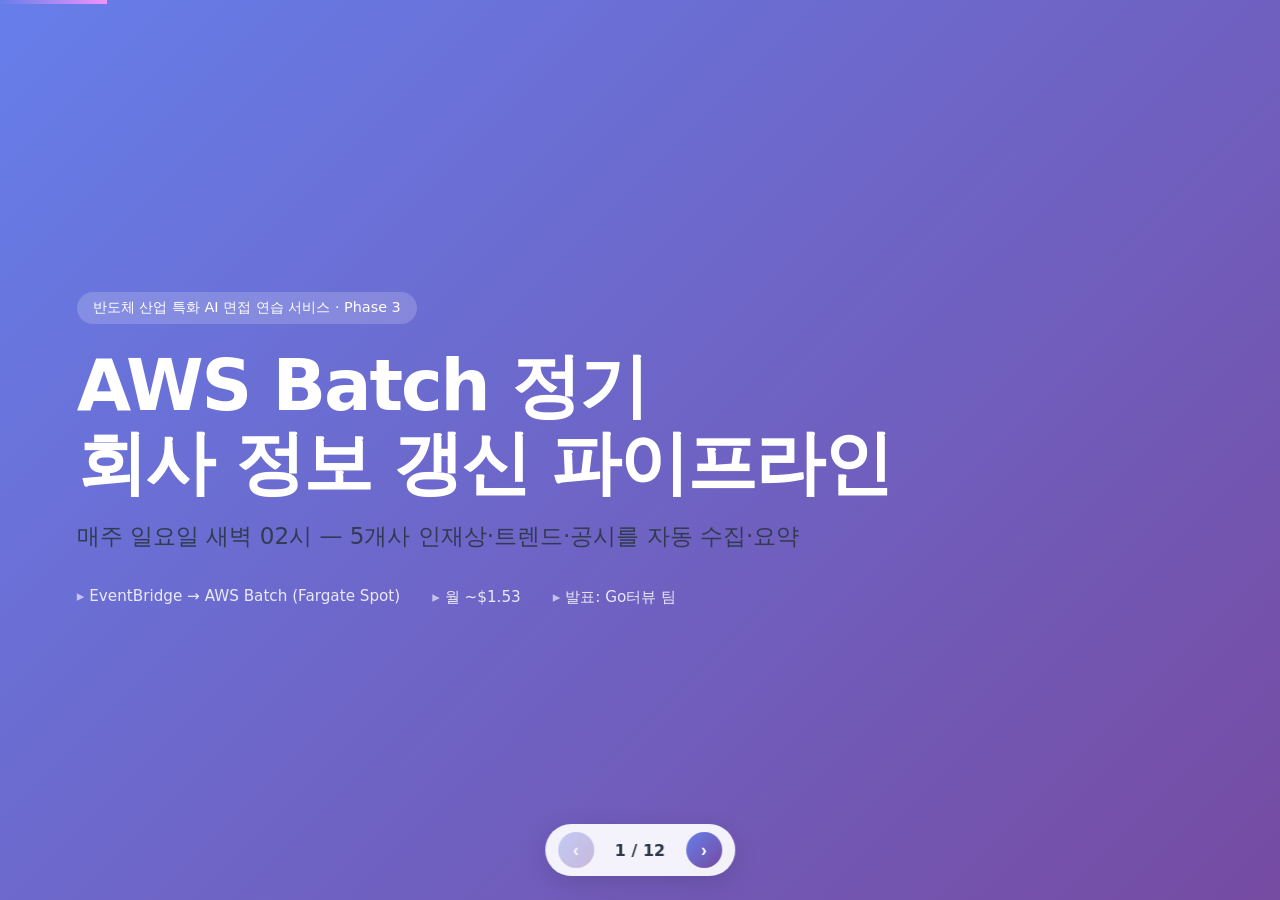
==== docs/aws_batch_presentation.html @ 5076fafe "feat(ui): 회사 인재상 배너(면접 화면 맨 위) + AWS Batch 발표자료 HTML 면접 화면 UX: - render_interview() 시작 부분에 회사 인재상 카드" ====
<!DOCTYPE html>
<html lang="ko">
<head>
<meta charset="UTF-8">
<meta name="viewport" content="width=device-width, initial-scale=1.0">
<title>Go터뷰 — AWS Batch 정기 크롤링 파이프라인</title>
<style>
:root {
  --primary: #667eea;
  --primary-dark: #764ba2;
  --accent: #f093fb;
  --ink: #1a202c;
  --ink-2: #2d3748;
  --muted: #718096;
  --card: #ffffff;
  --bg-soft: #f7f8fc;
  --ok: #38a169;
  --warn: #d69e2e;
}
* { box-sizing: border-box; margin: 0; padding: 0; }
html, body { height: 100%; overflow: hidden; }
body {
  font-family: -apple-system, BlinkMacSystemFont, "Segoe UI", "Noto Sans KR", "Pretendard", system-ui, sans-serif;
  color: var(--ink);
  background: #0f172a;
  -webkit-font-smoothing: antialiased;
}
#deck { position: relative; width: 100vw; height: 100vh; }
.slide {
  position: absolute; inset: 0;
  display: none;
  flex-direction: column;
  justify-content: center;
  padding: 4vh 6vw;
  background: linear-gradient(135deg, #f8f9fc 0%, #ffffff 100%);
  overflow-y: auto;
}
.slide.active { display: flex; }
.slide h1 { font-size: clamp(1.8rem, 4vw, 3rem); font-weight: 800; letter-spacing: -0.03em; }
.slide h2 { font-size: clamp(1.4rem, 2.8vw, 2.2rem); font-weight: 700; margin-bottom: 1.2rem; color: var(--ink-2); }
.slide h3 { font-size: clamp(1.0rem, 1.8vw, 1.4rem); font-weight: 700; color: var(--ink-2); margin-bottom: 0.5rem; }
.slide p, .slide li { font-size: clamp(0.95rem, 1.3vw, 1.15rem); line-height: 1.6; color: var(--ink-2); }
.slide ul { list-style: none; }
.slide ul li { padding-left: 1.4rem; position: relative; margin-bottom: 0.7rem; }
.slide ul li::before {
  content: ""; width: 8px; height: 8px; border-radius: 50%;
  background: linear-gradient(135deg, var(--primary), var(--primary-dark));
  position: absolute; left: 0; top: 0.6rem;
}
code, .mono { font-family: "JetBrains Mono", "SF Mono", Consolas, monospace; font-size: 0.92em; }

/* Hero slide */
.hero {
  background: linear-gradient(135deg, #667eea 0%, #764ba2 100%);
  color: white;
  align-items: flex-start;
  justify-content: center;
}
.hero .badge { display: inline-block; padding: 0.4rem 1rem; background: rgba(255,255,255,0.18); border-radius: 999px; font-size: 0.9rem; margin-bottom: 1.5rem; }
.hero h1 { color: white; font-size: clamp(2.5rem, 5.5vw, 4.5rem); line-height: 1.1; margin-bottom: 1rem; }
.hero .sub { font-size: clamp(1.1rem, 1.8vw, 1.5rem); opacity: 0.92; margin-bottom: 2rem; }
.hero .meta { display: flex; gap: 2rem; font-size: 0.95rem; opacity: 0.85; }
.hero .meta div::before { content: "▸ "; opacity: 0.7; }

/* Layout helpers */
.grid-2 { display: grid; grid-template-columns: 1fr 1fr; gap: 2.5rem; align-items: start; }
.grid-3 { display: grid; grid-template-columns: 1fr 1fr 1fr; gap: 1.5rem; align-items: start; }
.card {
  background: var(--card);
  border: 1px solid #e2e8f0;
  border-radius: 16px;
  padding: 1.5rem 1.8rem;
  box-shadow: 0 4px 12px rgba(102,126,234,0.08);
}
.card-accent { border-left: 4px solid var(--primary); }
.kpi {
  background: linear-gradient(135deg, #667eea, #764ba2);
  color: white;
  border-radius: 16px;
  padding: 1.4rem;
  text-align: center;
}
.kpi .num { font-size: clamp(2rem, 3.5vw, 3rem); font-weight: 800; line-height: 1; }
.kpi .label { opacity: 0.92; margin-top: 0.4rem; font-size: 0.95rem; }
.pill { display: inline-block; padding: 0.25rem 0.7rem; border-radius: 999px; font-size: 0.82rem; font-weight: 600; }
.pill-ok { background: #c6f6d5; color: #22543d; }
.pill-warn { background: #fefcbf; color: #744210; }
.pill-primary { background: #ebf4ff; color: #2c5282; }

/* Arch diagram (SVG container) */
.arch-svg { width: 100%; max-width: 1100px; margin: 1rem auto; display: block; }

/* Table */
table { width: 100%; border-collapse: collapse; margin-top: 0.8rem; }
th, td { padding: 0.7rem 0.9rem; text-align: left; border-bottom: 1px solid #e2e8f0; font-size: 0.95rem; }
th { background: var(--bg-soft); font-weight: 700; color: var(--ink-2); }
tr:last-child td { border-bottom: none; }
td.right { text-align: right; }
.total-row td { font-weight: 800; background: linear-gradient(90deg, rgba(102,126,234,0.05), transparent); }

/* Code block */
pre.code {
  background: #1a202c;
  color: #e2e8f0;
  padding: 1.2rem 1.4rem;
  border-radius: 12px;
  overflow-x: auto;
  font-size: 0.92rem;
  line-height: 1.5;
}
pre.code .cmt { color: #718096; }
pre.code .key { color: #f6ad55; }
pre.code .str { color: #9ae6b4; }

/* Navigation */
.nav {
  position: fixed; bottom: 1.5rem; left: 50%; transform: translateX(-50%);
  display: flex; align-items: center; gap: 0.8rem;
  background: rgba(255,255,255,0.92);
  backdrop-filter: blur(8px);
  border-radius: 999px;
  padding: 0.5rem 0.8rem;
  box-shadow: 0 6px 24px rgba(0,0,0,0.12);
  z-index: 100;
}
.nav button {
  border: none; background: linear-gradient(135deg, var(--primary), var(--primary-dark));
  color: white; width: 36px; height: 36px; border-radius: 50%;
  cursor: pointer; font-size: 1.1rem; font-weight: 700;
  transition: transform 0.15s;
}
.nav button:hover { transform: scale(1.08); }
.nav button:disabled { opacity: 0.35; cursor: not-allowed; }
.nav .counter { font-weight: 700; color: var(--ink-2); padding: 0 0.5rem; min-width: 64px; text-align: center; }
.progress {
  position: fixed; top: 0; left: 0; height: 4px;
  background: linear-gradient(90deg, var(--primary), var(--accent));
  transition: width 0.3s; z-index: 99;
}
.hint {
  position: fixed; bottom: 5rem; left: 50%; transform: translateX(-50%);
  color: var(--muted); font-size: 0.85rem;
  background: rgba(255,255,255,0.7); padding: 0.3rem 0.8rem; border-radius: 999px;
  pointer-events: none;
  opacity: 0; transition: opacity 0.3s;
}
.hint.show { opacity: 1; }

/* Misc */
.muted { color: var(--muted); }
.callout {
  background: linear-gradient(135deg, #ebf4ff 0%, #e9d8fd 100%);
  border-radius: 12px;
  padding: 1rem 1.3rem;
  margin-top: 1rem;
  font-size: 0.95rem;
}
.tag { background: var(--bg-soft); padding: 0.2rem 0.6rem; border-radius: 6px; font-family: monospace; font-size: 0.88em; }
.title-bar {
  display: flex; align-items: center; gap: 0.9rem; margin-bottom: 1.3rem;
}
.title-bar .num-circle {
  width: 44px; height: 44px; border-radius: 50%;
  background: linear-gradient(135deg, var(--primary), var(--primary-dark));
  color: white; display: grid; place-items: center; font-weight: 800; font-size: 1.1rem;
  flex-shrink: 0;
}
</style>
</head>
<body>
<div class="progress" id="progress" style="width: 0%"></div>
<div class="hint" id="hint">← → 화살표로 이동 · F11 풀스크린</div>

<main id="deck">

<!-- 1. 표지 -->
<section class="slide hero active">
  <div class="badge">반도체 산업 특화 AI 면접 연습 서비스 · Phase 3</div>
  <h1>AWS Batch 정기<br>회사 정보 갱신 파이프라인</h1>
  <p class="sub">매주 일요일 새벽 02시 — 5개사 인재상·트렌드·공시를 자동 수집·요약</p>
  <div class="meta">
    <div>EventBridge → AWS Batch (Fargate Spot)</div>
    <div>월 ~$1.53</div>
    <div>발표: Go터뷰 팀</div>
  </div>
</section>

<!-- 2. 문제 -->
<section class="slide">
  <div class="title-bar"><div class="num-circle">1</div><h2>문제: 회사 정보 캐시는 시간을 이기지 못한다</h2></div>
  <div class="grid-2">
    <div>
      <p>Go터뷰는 5개 반도체 기업의 <strong>인재상·주력사업·최근 트렌드</strong>를 AI 면접 프롬프트에 주입해서 회사 맞춤 면접 질문을 만든다.</p>
      <ul style="margin-top: 1.2rem">
        <li>HBM4 양산, EUV 3nm, AI 가속기 마하-1 — <strong>주간 단위로 트렌드가 바뀐다</strong></li>
        <li>채용 페이지 인재상도 시즌마다 개정</li>
        <li>DART 공시는 분기·반기 단위로 업데이트</li>
        <li>매번 손으로 갱신은 비현실적 · 누락 위험</li>
      </ul>
    </div>
    <div>
      <div class="card card-accent">
        <h3>현재 상태 (Phase 1)</h3>
        <p class="muted" style="margin-top: 0.4rem">5개 회사 시드 데이터 <span class="pill pill-warn">수동 작성</span></p>
        <p style="margin-top: 0.9rem">LLM이 학습 컷오프 이후 트렌드를 모르고, 매번 인간이 업데이트해야 함 → 운영 불가</p>
      </div>
      <div class="card card-accent" style="margin-top: 1rem; border-left-color: var(--ok)">
        <h3>목표 (Phase 3)</h3>
        <p class="muted" style="margin-top: 0.4rem">매주 자동 갱신 <span class="pill pill-ok">cron 기반</span></p>
        <p style="margin-top: 0.9rem">서버 운영자 손 안 대고 매주 일요일 새벽 알아서 신선한 데이터로 교체</p>
      </div>
    </div>
  </div>
</section>

<!-- 3. 해결 개요 -->
<section class="slide">
  <div class="title-bar"><div class="num-circle">2</div><h2>해결: 하이브리드 캐시 + 정기 자동 갱신</h2></div>
  <div class="grid-2">
    <div>
      <h3>실시간 트랙</h3>
      <p>면접 요청 → 캐시 hit → 즉시 회사 정보 주입. 캐시 miss는 실시간 검색으로 폴백 (Phase 2).</p>
      <div class="callout">사용자 면접 응답 지연 <strong>+0초</strong> — 캐시에서 바로 꺼냄.</div>
    </div>
    <div>
      <h3>정기 갱신 트랙 (이 발표)</h3>
      <p>매주 일요일 02:00 KST → AWS Batch가 5개 회사 크롤링 → Bedrock으로 요약 → S3 스냅샷 → EC2가 동기화.</p>
      <div class="callout">신선도 1주, 운영자 개입 <strong>0회</strong>.</div>
    </div>
  </div>
  <div class="grid-3" style="margin-top: 2rem">
    <div class="kpi"><div class="num">5</div><div class="label">회사 (MVP) → 20 확장</div></div>
    <div class="kpi"><div class="num">5 분</div><div class="label">1회 실행 시간</div></div>
    <div class="kpi"><div class="num">$1.53/월</div><div class="label">전체 비용</div></div>
  </div>
</section>

<!-- 4. 아키텍처 다이어그램 -->
<section class="slide">
  <div class="title-bar"><div class="num-circle">3</div><h2>전체 아키텍처</h2></div>
  <svg class="arch-svg" viewBox="0 0 1100 460" xmlns="http://www.w3.org/2000/svg">
    <defs>
      <linearGradient id="g1" x1="0" y1="0" x2="1" y2="1">
        <stop offset="0" stop-color="#667eea"/><stop offset="1" stop-color="#764ba2"/>
      </linearGradient>
      <linearGradient id="g2" x1="0" y1="0" x2="1" y2="1">
        <stop offset="0" stop-color="#f093fb"/><stop offset="1" stop-color="#f5576c"/>
      </linearGradient>
      <marker id="arr" viewBox="0 0 10 10" refX="9" refY="5" markerWidth="6" markerHeight="6" orient="auto">
        <path d="M0,0 L10,5 L0,10 z" fill="#667eea"/>
      </marker>
      <filter id="shadow"><feDropShadow dx="0" dy="2" stdDeviation="3" flood-opacity="0.15"/></filter>
    </defs>

    <!-- 박스: EventBridge -->
    <g filter="url(#shadow)">
      <rect x="20" y="50" width="190" height="80" rx="14" fill="url(#g1)"/>
      <text x="115" y="83" text-anchor="middle" fill="white" font-weight="800" font-size="16">EventBridge</text>
      <text x="115" y="106" text-anchor="middle" fill="white" font-size="12" opacity="0.92">cron(0 17 ? * SAT *)</text>
      <text x="115" y="122" text-anchor="middle" fill="white" font-size="12" opacity="0.92">매주 일 02:00 KST</text>
    </g>

    <!-- 화살표 → Batch -->
    <line x1="210" y1="90" x2="280" y2="90" stroke="#667eea" stroke-width="2" marker-end="url(#arr)"/>

    <!-- 박스: Batch Job Queue -->
    <g filter="url(#shadow)">
      <rect x="280" y="50" width="190" height="80" rx="14" fill="white" stroke="#667eea" stroke-width="2"/>
      <text x="375" y="80" text-anchor="middle" fill="#2d3748" font-weight="800" font-size="15">AWS Batch</text>
      <text x="375" y="100" text-anchor="middle" fill="#718096" font-size="12">Job Queue</text>
      <text x="375" y="118" text-anchor="middle" fill="#718096" font-size="12">Fargate Spot</text>
    </g>

    <!-- 화살표 → Container -->
    <line x1="470" y1="90" x2="540" y2="90" stroke="#667eea" stroke-width="2" marker-end="url(#arr)"/>

    <!-- 박스: 크롤러 컨테이너 -->
    <g filter="url(#shadow)">
      <rect x="540" y="20" width="280" height="140" rx="14" fill="white" stroke="#2d3748" stroke-width="2"/>
      <text x="680" y="45" text-anchor="middle" fill="#2d3748" font-weight="800" font-size="15">크롤러 컨테이너 (ECR)</text>
      <text x="680" y="65" text-anchor="middle" fill="#718096" font-size="11">python:3.11-slim · 1vCPU · 2GB</text>
      <line x1="560" y1="78" x2="800" y2="78" stroke="#e2e8f0"/>
      <text x="555" y="98" fill="#2d3748" font-size="12">• 네이버 뉴스 API (최근 7일)</text>
      <text x="555" y="116" fill="#2d3748" font-size="12">• DART OpenAPI (공시)</text>
      <text x="555" y="134" fill="#2d3748" font-size="12">• 채용 페이지 BeautifulSoup</text>
      <text x="555" y="152" fill="#2d3748" font-size="12">• Bedrock Claude로 요약</text>
    </g>

    <!-- 화살표 → S3 -->
    <line x1="820" y1="90" x2="890" y2="90" stroke="#667eea" stroke-width="2" marker-end="url(#arr)"/>

    <!-- S3 -->
    <g filter="url(#shadow)">
      <rect x="890" y="50" width="190" height="80" rx="14" fill="url(#g2)"/>
      <text x="985" y="83" text-anchor="middle" fill="white" font-weight="800" font-size="16">S3</text>
      <text x="985" y="106" text-anchor="middle" fill="white" font-size="11" opacity="0.92">gofactory-companies</text>
      <text x="985" y="122" text-anchor="middle" fill="white" font-size="11" opacity="0.92">snapshots/{date}.db</text>
    </g>

    <!-- 화살표 ↓ Bedrock from 컨테이너 -->
    <line x1="680" y1="160" x2="680" y2="220" stroke="#764ba2" stroke-width="2" stroke-dasharray="6,4" marker-end="url(#arr)"/>
    <g filter="url(#shadow)">
      <rect x="580" y="220" width="200" height="60" rx="14" fill="#2d3748"/>
      <text x="680" y="247" text-anchor="middle" fill="white" font-weight="800" font-size="14">Bedrock</text>
      <text x="680" y="266" text-anchor="middle" fill="#cbd5e0" font-size="11">Claude Haiku · 요약</text>
    </g>

    <!-- 화살표 ↓ S3 → EC2 -->
    <line x1="985" y1="130" x2="985" y2="310" stroke="#f5576c" stroke-width="2" stroke-dasharray="6,4" marker-end="url(#arr)"/>
    <text x="1000" y="220" fill="#f5576c" font-size="11">daily timer</text>

    <!-- EC2 -->
    <g filter="url(#shadow)">
      <rect x="880" y="310" width="210" height="120" rx="14" fill="white" stroke="#f5576c" stroke-width="2"/>
      <text x="985" y="336" text-anchor="middle" fill="#2d3748" font-weight="800" font-size="15">EC2 (FastAPI)</text>
      <text x="985" y="356" text-anchor="middle" fill="#718096" font-size="11">34.230.17.176</text>
      <line x1="900" y1="368" x2="1070" y2="368" stroke="#e2e8f0"/>
      <text x="900" y="388" fill="#2d3748" font-size="11">• systemd timer로 S3 pull</text>
      <text x="900" y="406" fill="#2d3748" font-size="11">• interviews.db 갱신</text>
      <text x="900" y="424" fill="#2d3748" font-size="11">• 무중단 서비스 유지</text>
    </g>

    <!-- 사용자 (EC2 → 사용자) -->
    <line x1="880" y1="370" x2="700" y2="370" stroke="#667eea" stroke-width="2" marker-end="url(#arr)"/>
    <g filter="url(#shadow)">
      <rect x="500" y="340" width="200" height="60" rx="14" fill="url(#g1)"/>
      <text x="600" y="367" text-anchor="middle" fill="white" font-weight="800" font-size="14">면접 사용자</text>
      <text x="600" y="386" text-anchor="middle" fill="white" font-size="11" opacity="0.92">새 데이터로 즉시 응답</text>
    </g>

    <!-- 모니터링: 실패 시 SNS -->
    <line x1="375" y1="130" x2="375" y2="345" stroke="#d69e2e" stroke-width="2" stroke-dasharray="4,4"/>
    <g filter="url(#shadow)">
      <rect x="280" y="345" width="190" height="60" rx="14" fill="#fefcbf"/>
      <text x="375" y="370" text-anchor="middle" fill="#744210" font-weight="800" font-size="13">SNS (실패 알림)</text>
      <text x="375" y="390" text-anchor="middle" fill="#744210" font-size="11">이메일 + CloudWatch Alarm</text>
    </g>

    <!-- 캡션 -->
    <text x="20" y="450" fill="#718096" font-size="11">→ 실선: 정기 실행 흐름 (주1회)   ⋯ 점선: 비동기·외부 호출   ↓ 노란 점선: 모니터링</text>
  </svg>
</section>

<!-- 5. EventBridge 스케줄 -->
<section class="slide">
  <div class="title-bar"><div class="num-circle">4</div><h2>EventBridge — 매주 일요일 새벽 트리거</h2></div>
  <div class="grid-2">
    <div>
      <h3>Cron 표현식</h3>
      <pre class="code"><span class="cmt"># UTC 17:00 토요일 = KST 02:00 일요일</span>
ScheduleExpression: <span class="str">"cron(0 17 ? * SAT *)"</span>

<span class="cmt"># 왜 새벽인가?</span>
<span class="cmt">- 면접 트래픽 최저 (학습자 대부분 취침)</span>
<span class="cmt">- 데이터 소스 응답성 최상 (네이버·DART 한산)</span>
<span class="cmt">- Fargate Spot 가용성 ↑</span></pre>
    </div>
    <div>
      <h3>왜 일요일인가?</h3>
      <ul>
        <li><strong>주간 단위 트렌드</strong>가 가장 안정적으로 정착되는 시점</li>
        <li>월요일 면접 사용자에게 신선한 데이터 제공</li>
        <li>주말 동안 누적된 공시·뉴스를 한 번에 흡수</li>
        <li>실패 시 평일 영업 시간 내 복구 가능</li>
      </ul>
      <div class="callout" style="margin-top: 1.2rem">
        <strong>DeadLetter Queue (SQS)</strong>: EventBridge가 Batch에 못 전달했을 때의 이벤트를 보관 — 재처리 가능.
      </div>
    </div>
  </div>
</section>

<!-- 6. AWS Batch + Fargate Spot -->
<section class="slide">
  <div class="title-bar"><div class="num-circle">5</div><h2>AWS Batch — Fargate Spot으로 운영비 70% 절감</h2></div>
  <div class="grid-2">
    <div>
      <h3>Job Definition</h3>
      <table>
        <tr><th>항목</th><th>값</th></tr>
        <tr><td>vCPU</td><td>1</td></tr>
        <tr><td>Memory</td><td>2,048 MiB (2GB)</td></tr>
        <tr><td>Platform</td><td>FARGATE</td></tr>
        <tr><td>Network</td><td>AWS_VPC (public subnet)</td></tr>
        <tr><td>Log driver</td><td>awslogs (/aws/batch/job)</td></tr>
        <tr><td>Retry</td><td>2회 (지수 백오프)</td></tr>
      </table>
    </div>
    <div>
      <h3>왜 Fargate Spot?</h3>
      <ul>
        <li><strong>On-demand 대비 ~70% 할인</strong> ($0.04/vCPU-hr)</li>
        <li>중단 가능성 있지만 우리 job은 멱등 + 재시도</li>
        <li>EC2 인스턴스 직접 관리 부담 0</li>
        <li>5분 후 자동 종료 — 자원 낭비 없음</li>
      </ul>
      <div class="callout" style="margin-top: 1.2rem">
        <strong>Secrets Manager</strong>로 NAVER·DART 키 주입 → 컨테이너 env 변수에 평문 안 남김.
      </div>
    </div>
  </div>
</section>

<!-- 7. 크롤러 컨테이너 -->
<section class="slide">
  <div class="title-bar"><div class="num-circle">6</div><h2>크롤러 컨테이너 — 3개 소스 + LLM 요약</h2></div>
  <div class="grid-2">
    <div>
      <h3>데이터 파이프라인 (회사당 5초)</h3>
      <ol style="padding-left: 1.2rem; margin-top: 0.6rem">
        <li style="margin-bottom: 0.5rem"><strong>네이버 뉴스</strong> — 최근 7일, 상위 10건 raw text</li>
        <li style="margin-bottom: 0.5rem"><strong>DART</strong> — 분기 보고서 사업 개요 + 손익</li>
        <li style="margin-bottom: 0.5rem"><strong>채용 페이지</strong> — BeautifulSoup으로 인재상 섹션</li>
        <li style="margin-bottom: 0.5rem"><strong>Bedrock Claude</strong> — 위 3개를 200~300자로 요약</li>
        <li style="margin-bottom: 0.5rem"><strong>upsert_company_info()</strong> — DB에 한 번에 저장</li>
      </ol>
    </div>
    <div>
      <h3>Dockerfile 골자</h3>
      <pre class="code"><span class="key">FROM</span> python:3.11-slim <span class="cmt">AS</span> base
<span class="key">WORKDIR</span> /app
<span class="key">COPY</span> requirements.txt .
<span class="key">RUN</span> pip install --no-cache-dir -r requirements.txt
<span class="key">COPY</span> backend/services/crawlers/ ./backend/services/crawlers/
<span class="key">COPY</span> backend/services/bedrock_client.py ./backend/services/
<span class="key">COPY</span> database.py scripts/ ./
<span class="key">ENTRYPOINT</span> [<span class="str">"python"</span>, <span class="str">"scripts/crawl_companies.py"</span>]
<span class="key">CMD</span> [<span class="str">"--companies"</span>, <span class="str">"삼성전자,SK하이닉스,DB하이텍,한미반도체,솔브레인"</span>,
     <span class="str">"--output"</span>, <span class="str">"/tmp/companies.db"</span>,
     <span class="str">"--upload-s3"</span>]</pre>
    </div>
  </div>
</section>

<!-- 8. IAM 분리 -->
<section class="slide">
  <div class="title-bar"><div class="num-circle">7</div><h2>IAM — 최소 권한 원칙으로 3개 Role 분리</h2></div>
  <div class="grid-3">
    <div class="card">
      <h3>Batch Job Role</h3>
      <p class="muted" style="font-size: 0.85rem">컨테이너 내부가 사용</p>
      <ul style="margin-top: 0.8rem">
        <li><span class="tag">bedrock:InvokeModel</span></li>
        <li><span class="tag">s3:PutObject</span> (스냅샷 저장)</li>
        <li><span class="tag">secretsmanager:GetSecretValue</span></li>
        <li><span class="tag">logs:PutLogEvents</span></li>
      </ul>
    </div>
    <div class="card">
      <h3>Batch Execution Role</h3>
      <p class="muted" style="font-size: 0.85rem">Fargate가 컨테이너 띄우기 위해 사용</p>
      <ul style="margin-top: 0.8rem">
        <li><span class="tag">ecr:GetAuthorizationToken</span></li>
        <li><span class="tag">ecr:BatchGetImage</span></li>
        <li><span class="tag">logs:CreateLogStream</span></li>
      </ul>
    </div>
    <div class="card">
      <h3>EventBridge Role</h3>
      <p class="muted" style="font-size: 0.85rem">스케줄러가 Batch submit 호출</p>
      <ul style="margin-top: 0.8rem">
        <li><span class="tag">batch:SubmitJob</span></li>
        <li>대상: 특정 Job Queue ARN만</li>
      </ul>
    </div>
  </div>
  <div class="callout" style="margin-top: 1.5rem">
    <strong>Defense in depth</strong> — 컨테이너가 털려도 외부 시스템 권한이 분리돼있어 피해 영역 한정. Secrets는 평문 노출 없이 SDK 호출 시점에만 메모리에.
  </div>
</section>

<!-- 9. 비용 -->
<section class="slide">
  <div class="title-bar"><div class="num-circle">8</div><h2>비용 분석 — 월 $1.53 (LLM 빼면 $0.65)</h2></div>
  <div class="grid-2">
    <div>
      <table>
        <tr><th>항목</th><th class="right">월 비용</th></tr>
        <tr><td>Fargate Spot (1 vCPU + 2GB × 5분/주 × 4회)</td><td class="right">$0.008</td></tr>
        <tr><td>Bedrock Claude Haiku (요약 호출 100회/주)</td><td class="right">$0.88</td></tr>
        <tr><td>S3 (100MB × 12개월 보관)</td><td class="right">$0.03</td></tr>
        <tr><td>CloudWatch Logs (1MB/회 × 4회)</td><td class="right">$0.10</td></tr>
        <tr><td>SNS 알림 (이메일 5건 가정)</td><td class="right">$0.00</td></tr>
        <tr><td>EventBridge / Secrets Manager / ECR</td><td class="right">$0.40</td></tr>
        <tr><td>NAT Gateway</td><td class="right"><span class="pill pill-ok">$0 (회피)</span></td></tr>
        <tr class="total-row"><td>합계</td><td class="right">$1.53/월</td></tr>
      </table>
    </div>
    <div>
      <h3>비용 최적화 결정</h3>
      <ul>
        <li><strong>Public subnet + assignPublicIp</strong>으로 NAT Gateway($32/월) 회피</li>
        <li><strong>Fargate Spot</strong>으로 컴퓨트 비용 70% 감축</li>
        <li><strong>Haiku 모델 선택</strong> — 요약 품질 충분, Sonnet 대비 80% 저렴</li>
        <li><strong>S3 스냅샷 보관</strong>은 1년만, IA Storage Class로 자동 전환</li>
      </ul>
      <div class="callout" style="margin-top: 1.2rem">
        <strong>학생 크레딧</strong> $100이면 ~5.4년 운영 가능. 발표 시점 기준 비용 부담 사실상 0.
      </div>
    </div>
  </div>
</section>

<!-- 10. 모니터링 -->
<section class="slide">
  <div class="title-bar"><div class="num-circle">9</div><h2>모니터링 — 실패 시 즉시 알림 + 재처리</h2></div>
  <div class="grid-2">
    <div>
      <h3>3중 안전망</h3>
      <ul>
        <li><strong>Job-level retry</strong>: Batch가 실패 시 2회 자동 재시도</li>
        <li><strong>CloudWatch Logs</strong>: stdout/stderr 영구 보관, Insights 쿼리</li>
        <li><strong>CloudWatch Alarm</strong>: 최근 7일 실패 ≥ 1회 → SNS</li>
        <li><strong>SNS → 이메일</strong>: 운영자에게 실시간 통지</li>
        <li><strong>EventBridge DLQ</strong>: 트리거 자체 실패도 보관</li>
      </ul>
    </div>
    <div>
      <h3>SLO·운영 지표</h3>
      <table>
        <tr><th>지표</th><th>목표</th></tr>
        <tr><td>주간 성공률</td><td><span class="pill pill-ok">≥ 99%</span></td></tr>
        <tr><td>완료 시간 (5개사)</td><td>≤ 7분</td></tr>
        <tr><td>회사당 데이터 신선도</td><td>≤ 7일</td></tr>
        <tr><td>실패 알림 latency</td><td>≤ 5분</td></tr>
        <tr><td>인적 개입 빈도</td><td><span class="pill pill-ok">월 0회</span></td></tr>
      </table>
    </div>
  </div>
</section>

<!-- 11. 운영·로드맵 -->
<section class="slide">
  <div class="title-bar"><div class="num-circle">10</div><h2>로드맵 — 5개사에서 20개사로</h2></div>
  <div class="grid-2">
    <div>
      <h3>현재 (이번 발표)</h3>
      <ul>
        <li>✅ 크롤러 PoC (20 tests pass)</li>
        <li>✅ Bedrock 요약 통합</li>
        <li>✅ AWS Batch 인프라 코드 (JSON 10 + bash 3)</li>
        <li>✅ deploy.sh 한 줄 배포</li>
        <li>✅ 비용 모니터링 + SNS 알림</li>
        <li>⏳ <strong>5개사 자동 갱신 운영 중</strong></li>
      </ul>
    </div>
    <div>
      <h3>다음 (발표 직전 → 발표 후)</h3>
      <ul>
        <li>📈 캐시 회사 20개사로 확장 (LG이노텍·리노공업·이오테크닉스 등)</li>
        <li>🗂️ RDS PostgreSQL 이전 (SQLite 한계 극복)</li>
        <li>🔍 채용 페이지 SPA 대응 (Playwright 헤드리스)</li>
        <li>🌍 Cross-region failover (us-east-1 → us-west-2)</li>
        <li>📊 Grafana 대시보드 (운영자 시연용)</li>
      </ul>
    </div>
  </div>
  <div class="callout" style="margin-top: 1.5rem">
    <strong>핵심 메시지</strong>: 학생 프로젝트 수준에서 <strong>월 $1.53로 실서비스급 자동화 파이프라인</strong>을 구현. AWS 강의에서 배운 EventBridge·Batch·Bedrock·S3·CloudWatch·SNS·IAM·Secrets Manager 8개 서비스를 실제로 묶었다.
  </div>
</section>

<!-- 12. 마무리 -->
<section class="slide hero">
  <div class="badge">감사합니다</div>
  <h1>질문<br>받습니다 🙋</h1>
  <p class="sub">Go터뷰 · 반도체 산업 특화 AI 면접 연습 서비스</p>
  <div class="meta">
    <div>http://34.230.17.176:8501</div>
    <div>github.com/gofactory0509/gofactory-</div>
  </div>
</section>

</main>

<nav class="nav">
  <button id="prev" title="이전">‹</button>
  <span class="counter" id="counter">1 / 12</span>
  <button id="next" title="다음">›</button>
</nav>

<script>
const slides = document.querySelectorAll('.slide');
const counter = document.getElementById('counter');
const progress = document.getElementById('progress');
const prevBtn = document.getElementById('prev');
const nextBtn = document.getElementById('next');
const hint = document.getElementById('hint');
let idx = 0;

function show(n) {
  idx = Math.max(0, Math.min(slides.length - 1, n));
  slides.forEach((s, i) => s.classList.toggle('active', i === idx));
  counter.textContent = `${idx + 1} / ${slides.length}`;
  progress.style.width = `${((idx + 1) / slides.length) * 100}%`;
  prevBtn.disabled = idx === 0;
  nextBtn.disabled = idx === slides.length - 1;
  history.replaceState(null, '', `#${idx + 1}`);
}

prevBtn.addEventListener('click', () => show(idx - 1));
nextBtn.addEventListener('click', () => show(idx + 1));

document.addEventListener('keydown', (e) => {
  if (e.key === 'ArrowRight' || e.key === 'PageDown' || e.key === ' ') { e.preventDefault(); show(idx + 1); }
  else if (e.key === 'ArrowLeft' || e.key === 'PageUp') { e.preventDefault(); show(idx - 1); }
  else if (e.key === 'Home') show(0);
  else if (e.key === 'End') show(slides.length - 1);
});

// Initial hint
setTimeout(() => hint.classList.add('show'), 600);
setTimeout(() => hint.classList.remove('show'), 4500);

// Deep link
const start = parseInt(location.hash.replace('#', ''), 10);
show(isNaN(start) ? 0 : start - 1);
</script>
</body>
</html>
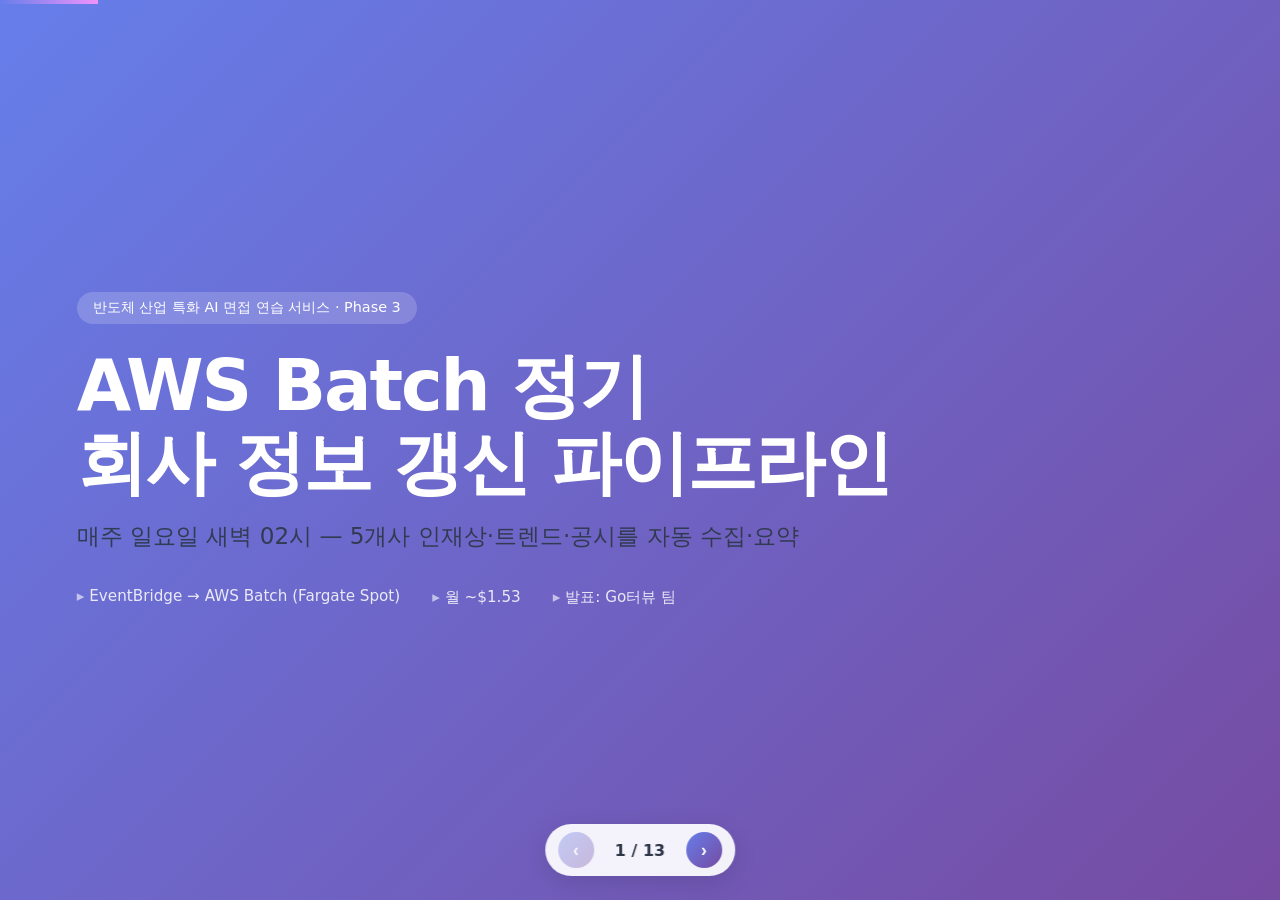
==== commit a4699fe5: "docs(slides): 향후 개선 슬라이드 추가 — 데이터 신뢰도·UI 정돈·평가 고도화 3축 - 로드맵과 마무리 사이에 slide #11 삽입 (총 12 → 13장) - 3 카" ====
--- a/docs/aws_batch_presentation.html
+++ b/docs/aws_batch_presentation.html
@@ -560,7 +560,41 @@
   </div>
 </section>
 
-<!-- 12. 마무리 -->
+<!-- 12. 향후 개선 — 데이터·UI·평가 -->
+<section class="slide">
+  <div class="title-bar"><div class="num-circle">11</div><h2>향후 개선 — 데이터 신뢰도 · UI 정돈 · 평가 고도화</h2></div>
+  <div class="grid-3">
+    <div class="card card-accent">
+      <h3>🔍 데이터 신뢰도</h3>
+      <ul style="margin-top: 0.8rem">
+        <li>회사 정보에 <strong>마지막 갱신 시각</strong> 표시</li>
+        <li>요약 원문 <strong>출처 링크</strong>(뉴스 / DART / 채용) 보존</li>
+        <li>갱신 실패 시 <strong>stale 경고</strong>를 면접 화면에 명시</li>
+      </ul>
+    </div>
+    <div class="card card-accent" style="border-left-color: var(--accent)">
+      <h3>🗂️ 기록·UI 정돈</h3>
+      <ul style="margin-top: 0.8rem">
+        <li>좌측 <strong>설정과 메뉴 역할 분리</strong></li>
+        <li>기록 목록·필터 <strong>위치 고정</strong></li>
+        <li>불필요한 <strong>배포 UI와 서비스 UI 구분</strong></li>
+      </ul>
+    </div>
+    <div class="card card-accent" style="border-left-color: var(--ok)">
+      <h3>📝 평가 고도화</h3>
+      <ul style="margin-top: 0.8rem">
+        <li>면접 유형별 <strong>평가 기준 분리</strong></li>
+        <li>회사 인재상·직무 <strong>맥락 반영</strong></li>
+        <li>점수와 감점 이유를 <strong>항목별 매칭</strong></li>
+      </ul>
+    </div>
+  </div>
+  <div class="callout" style="margin-top: 1.5rem">
+    <strong>데이터 → 화면 → 평가</strong>로 이어지는 사용자 신뢰의 3축. 다음 스프린트의 우선순위 작업.
+  </div>
+</section>
+
+<!-- 13. 마무리 -->
 <section class="slide hero">
   <div class="badge">감사합니다</div>
   <h1>질문<br>받습니다 🙋</h1>
